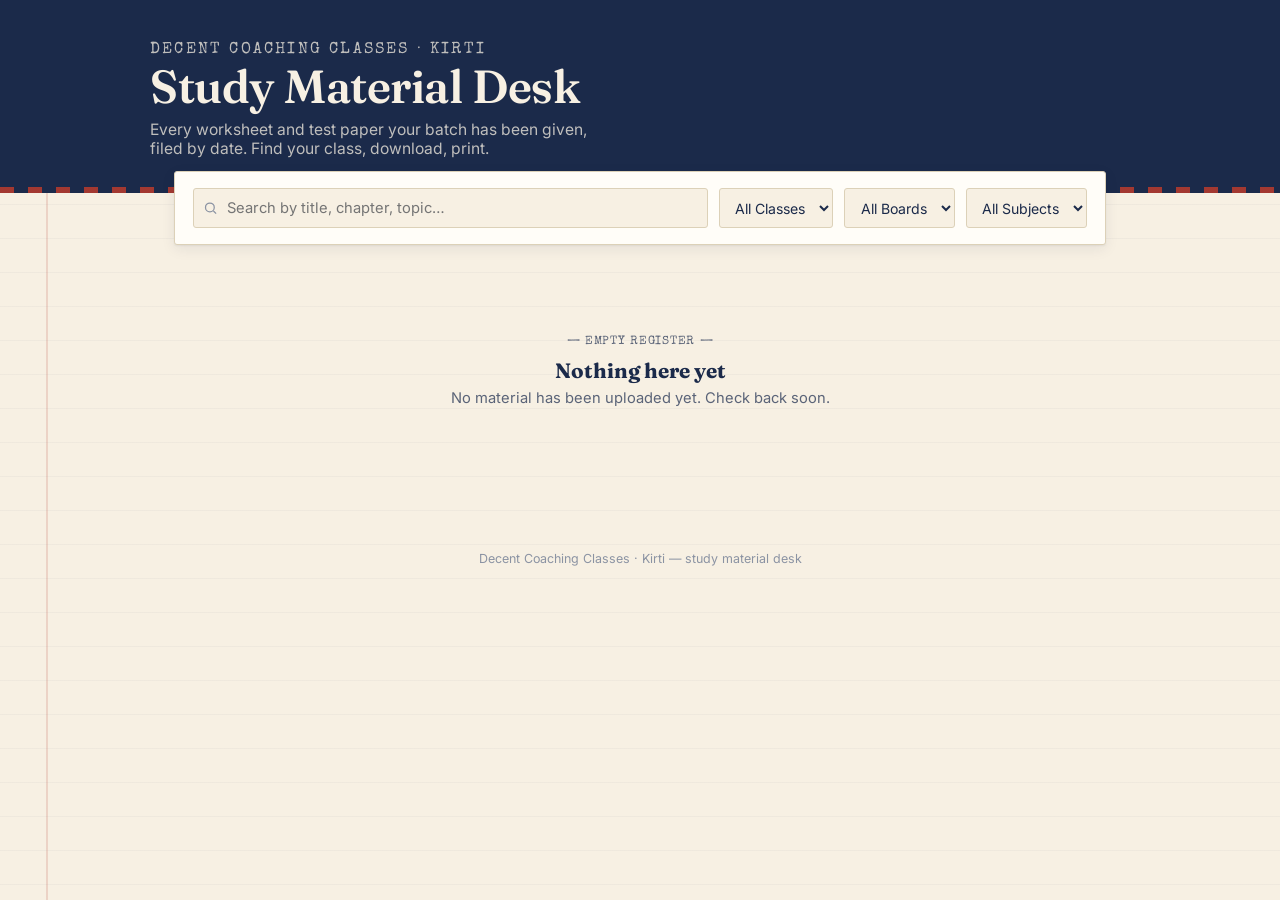
==== index.html @ 7b04335d "Add files via upload" ====
<!DOCTYPE html>
<html lang="en">
<head>
<meta charset="UTF-8">
<meta name="viewport" content="width=device-width, initial-scale=1.0">
<title>Decent Coaching Classes — Study Material</title>
<meta name="description" content="Test papers and worksheets for Decent Coaching Classes (Kirti) students.">
<link rel="stylesheet" href="style.css">
</head>
<body class="ruled">

<header class="masthead">
  <div class="masthead-inner">
    <p class="masthead-eyebrow">Decent Coaching Classes · Kirti</p>
    <h1>Study Material Desk</h1>
    <p>Every worksheet and test paper your batch has been given, filed by date. Find your class, download, print.</p>
  </div>
</header>

<div class="controls">
  <div class="controls-card">
    <div class="search-wrap">
      <svg viewBox="0 0 24 24" fill="none" stroke-width="2"><circle cx="11" cy="11" r="7"/><path d="m21 21-4.3-4.3"/></svg>
      <input type="text" id="searchInput" placeholder="Search by title, chapter, topic…">
    </div>
    <select id="classFilter"><option value="">All Classes</option></select>
    <select id="boardFilter"><option value="">All Boards</option></select>
    <select id="subjectFilter"><option value="">All Subjects</option></select>
  </div>
</div>

<main class="content" id="content">
  <div class="state-block" id="loadingState">
    <p style="font-family:var(--font-stamp); font-size:0.8rem; letter-spacing:0.05em;">LOADING REGISTER…</p>
  </div>
</main>

<footer class="foot">Decent Coaching Classes · Kirti — study material desk</footer>

<script>
const MANIFEST_URL = 'manifest.json?t=' + Date.now();

let ALL_FILES = [];

function fmtBytes(b){
  if(!b) return '';
  if(b < 1024) return b + ' B';
  if(b < 1024*1024) return (b/1024).toFixed(0) + ' KB';
  return (b/(1024*1024)).toFixed(1) + ' MB';
}

function stampParts(dateStr){
  const d = new Date(dateStr);
  const months = ['JAN','FEB','MAR','APR','MAY','JUN','JUL','AUG','SEP','OCT','NOV','DEC'];
  return { day: d.getDate(), mon: months[d.getMonth()], yr: d.getFullYear() };
}

function bucketLabel(dateStr){
  const now = new Date();
  const d = new Date(dateStr);
  const startOfDay = x => new Date(x.getFullYear(), x.getMonth(), x.getDate());
  const diffDays = Math.round((startOfDay(now) - startOfDay(d)) / 86400000);
  if(diffDays <= 0) return 'Today';
  if(diffDays === 1) return 'Yesterday';
  if(diffDays <= 7) return 'This Week';
  if(diffDays <= 30) return 'This Month';
  return 'Earlier';
}

const BUCKET_ORDER = ['Today','Yesterday','This Week','This Month','Earlier'];

function fileCardHTML(f){
  const s = stampParts(f.uploadedAt);
  return `
    <article class="file-card">
      <div class="file-card-top">
        <h3 class="file-title">${escapeHTML(f.title)}</h3>
        <div class="stamp">${s.mon}<br>${s.day}<br>${s.yr}</div>
      </div>
      <div class="tag-row">
        ${f.className ? `<span class="tag">Class ${escapeHTML(f.className)}</span>` : ''}
        ${f.board ? `<span class="tag board">${escapeHTML(f.board)}</span>` : ''}
        ${f.subject ? `<span class="tag">${escapeHTML(f.subject)}</span>` : ''}
      </div>
      ${f.note ? `<p class="file-meta">${escapeHTML(f.note)}</p>` : ''}
      <p class="file-meta">${escapeHTML(f.filename || '')} ${f.size ? '· ' + fmtBytes(f.size) : ''}</p>
      <div class="file-actions">
        <a class="btn-download" href="${f.rawUrl}" target="_blank" rel="noopener" download="${escapeHTML(f.filename||'')}">
          <svg viewBox="0 0 24 24" fill="none" stroke="currentColor" stroke-width="2"><path d="M12 3v12"/><path d="m7 10 5 5 5-5"/><path d="M5 21h14"/></svg>
          Download
        </a>
      </div>
    </article>
  `;
}

function escapeHTML(str){
  return String(str).replace(/[&<>"']/g, c => ({'&':'&amp;','<':'&lt;','>':'&gt;','"':'&quot;',"'":'&#39;'}[c]));
}

function populateFilterOptions(){
  const classes = [...new Set(ALL_FILES.map(f=>f.className).filter(Boolean))].sort();
  const boards = [...new Set(ALL_FILES.map(f=>f.board).filter(Boolean))].sort();
  const subjects = [...new Set(ALL_FILES.map(f=>f.subject).filter(Boolean))].sort();

  const fill = (sel, items, prefix) => {
    items.forEach(v => {
      const opt = document.createElement('option');
      opt.value = v; opt.textContent = prefix ? `${prefix} ${v}` : v;
      sel.appendChild(opt);
    });
  };
  fill(document.getElementById('classFilter'), classes, 'Class');
  fill(document.getElementById('boardFilter'), boards, '');
  fill(document.getElementById('subjectFilter'), subjects, '');
}

function currentFilters(){
  return {
    q: document.getElementById('searchInput').value.trim().toLowerCase(),
    cls: document.getElementById('classFilter').value,
    board: document.getElementById('boardFilter').value,
    subject: document.getElementById('subjectFilter').value
  };
}

function render(){
  const { q, cls, board, subject } = currentFilters();
  let list = ALL_FILES.filter(f => {
    if(cls && f.className !== cls) return false;
    if(board && f.board !== board) return false;
    if(subject && f.subject !== subject) return false;
    if(q){
      const hay = [f.title, f.subject, f.note, f.className, f.board].join(' ').toLowerCase();
      if(!hay.includes(q)) return false;
    }
    return true;
  });

  list.sort((a,b) => new Date(b.uploadedAt) - new Date(a.uploadedAt));

  const content = document.getElementById('content');

  if(list.length === 0){
    content.innerHTML = `
      <div class="state-block">
        <p style="font-family:var(--font-stamp); font-size:0.75rem; letter-spacing:0.06em;">— EMPTY REGISTER —</p>
        <h3>Nothing here yet</h3>
        <p>${ALL_FILES.length === 0 ? "No material has been uploaded yet. Check back soon." : "No files match your filters — try clearing search or filters."}</p>
      </div>`;
    return;
  }

  const buckets = {};
  list.forEach(f => {
    const b = bucketLabel(f.uploadedAt);
    (buckets[b] = buckets[b] || []).push(f);
  });

  let html = '';
  BUCKET_ORDER.forEach(b => {
    if(!buckets[b]) return;
    html += `
      <section class="date-section">
        <div class="date-section-head">
          <h2>${b}</h2>
          <span class="count">${buckets[b].length} file${buckets[b].length>1?'s':''}</span>
        </div>
        <div class="card-grid">
          ${buckets[b].map(fileCardHTML).join('')}
        </div>
      </section>`;
  });
  content.innerHTML = html;
}

async function init(){
  try{
    const res = await fetch(MANIFEST_URL, { cache: 'no-store' });
    if(!res.ok) throw new Error('manifest not found');
    ALL_FILES = await res.json();
  }catch(e){
    ALL_FILES = [];
  }
  populateFilterOptions();
  render();
  ['searchInput'].forEach(id => document.getElementById(id).addEventListener('input', render));
  ['classFilter','boardFilter','subjectFilter'].forEach(id => document.getElementById(id).addEventListener('change', render));
}

init();
</script>
</body>
</html>
---- style.css ----
/* ==========================================================================
   Decent Coaching Classes — Design tokens
   Palette: Ink Navy / Paper Ivory / Exam Red / Brass Gold / Slate
   Type: Fraunces (display) + Inter (body) + Special Elite (stamps/tags)
   ========================================================================== */

@import url('https://fonts.googleapis.com/css2?family=Fraunces:opsz,wght@9..144,500;9..144,600;9..144,700&family=Inter:wght@400;500;600;700&family=Special+Elite&display=swap');

:root{
  --ink:        #1B2A4A;
  --ink-soft:   #2C3E63;
  --paper:      #F7F0E3;
  --paper-dim:  #EFE6D4;
  --card:       #FFFDF8;
  --red:        #B23A2E;
  --gold:       #C89B3C;
  --slate:      #5B6478;
  --slate-dim:  #8B93A3;
  --line:       #DCD1B8;

  --font-display: 'Fraunces', Georgia, serif;
  --font-body:    'Inter', system-ui, -apple-system, sans-serif;
  --font-stamp:   'Special Elite', 'Courier New', monospace;

  --radius: 3px;
  --shadow-card: 0 1px 2px rgba(27,42,74,0.06), 0 4px 14px rgba(27,42,74,0.08);
  --shadow-lift: 0 2px 4px rgba(27,42,74,0.10), 0 10px 24px rgba(27,42,74,0.14);
}

@media (prefers-reduced-motion: reduce){
  *{ animation-duration: 0.001ms !important; animation-iteration-count: 1 !important; transition-duration: 0.001ms !important; }
}

*{ box-sizing: border-box; }
html{ scroll-behavior: smooth; }

body{
  margin: 0;
  background: var(--paper);
  background-image:
    linear-gradient(var(--paper) 0%, var(--paper) 100%);
  color: var(--ink);
  font-family: var(--font-body);
  -webkit-font-smoothing: antialiased;
  min-height: 100vh;
}

/* faint ruled-notebook texture on the whole page */
body.ruled{
  background-image:
    linear-gradient(90deg, transparent 0, transparent 46px, rgba(178,58,46,0.16) 46px, rgba(178,58,46,0.16) 48px, transparent 48px),
    repeating-linear-gradient(rgba(91,100,120,0.05) 0px, rgba(91,100,120,0.05) 1px, transparent 1px, transparent 34px);
  background-attachment: local, local;
}

a{ color: inherit; }

::selection{ background: var(--gold); color: var(--ink); }

:focus-visible{
  outline: 2px solid var(--red);
  outline-offset: 2px;
}

/* ---------------- Header / masthead ---------------- */

.masthead{
  background: var(--ink);
  color: var(--paper);
  padding: 2.6rem 1.5rem 2.2rem;
  position: relative;
  overflow: hidden;
}
.masthead::after{
  content: "";
  position: absolute;
  left: 0; right: 0; bottom: 0;
  height: 6px;
  background: repeating-linear-gradient(90deg, var(--red) 0 14px, transparent 14px 28px);
  opacity: 0.9;
}
.masthead-inner{
  max-width: 980px;
  margin: 0 auto;
}
.masthead-eyebrow{
  font-family: var(--font-stamp);
  font-size: 0.72rem;
  letter-spacing: 0.14em;
  text-transform: uppercase;
  color: var(--gold);
  margin: 0 0 0.6rem;
}
.masthead h1{
  font-family: var(--font-display);
  font-weight: 600;
  font-size: clamp(1.9rem, 5vw, 2.9rem);
  margin: 0 0 0.35rem;
  letter-spacing: -0.01em;
}
.masthead p{
  margin: 0;
  color: rgba(247,240,227,0.75);
  font-size: 0.98rem;
  max-width: 46ch;
}

/* ---------------- Controls bar ---------------- */

.controls{
  max-width: 980px;
  margin: -1.4rem auto 0;
  padding: 0 1.5rem;
  position: relative;
  z-index: 2;
}
.controls-card{
  background: var(--card);
  border: 1px solid var(--line);
  border-radius: var(--radius);
  box-shadow: var(--shadow-card);
  padding: 1rem 1.1rem;
  display: flex;
  flex-wrap: wrap;
  gap: 0.7rem;
  align-items: center;
}
.search-wrap{
  flex: 1 1 220px;
  position: relative;
}
.search-wrap input{
  width: 100%;
  padding: 0.6rem 0.8rem 0.6rem 2.1rem;
  border: 1px solid var(--line);
  border-radius: var(--radius);
  background: var(--paper);
  font-family: var(--font-body);
  font-size: 0.92rem;
  color: var(--ink);
}
.search-wrap input:focus{ border-color: var(--red); }
.search-wrap svg{
  position: absolute;
  left: 0.65rem; top: 50%;
  transform: translateY(-50%);
  width: 15px; height: 15px;
  stroke: var(--slate-dim);
}
select{
  padding: 0.6rem 0.7rem;
  border: 1px solid var(--line);
  border-radius: var(--radius);
  background: var(--paper);
  font-family: var(--font-body);
  font-size: 0.88rem;
  color: var(--ink);
  cursor: pointer;
}
select:focus{ border-color: var(--red); }

/* ---------------- Content area ---------------- */

.content{
  max-width: 980px;
  margin: 0 auto;
  padding: 2.2rem 1.5rem 4rem;
}

.date-section{ margin-bottom: 2.4rem; }
.date-section-head{
  display: flex;
  align-items: baseline;
  gap: 0.7rem;
  margin-bottom: 0.9rem;
  padding-bottom: 0.35rem;
  border-bottom: 1px solid var(--line);
}
.date-section-head h2{
  font-family: var(--font-display);
  font-weight: 600;
  font-size: 1.25rem;
  margin: 0;
  color: var(--ink);
}
.date-section-head .count{
  font-family: var(--font-stamp);
  font-size: 0.72rem;
  color: var(--slate-dim);
  letter-spacing: 0.02em;
}

.card-grid{
  display: grid;
  grid-template-columns: repeat(auto-fill, minmax(260px, 1fr));
  gap: 0.9rem;
}

/* ---------------- File card (the signature element) ---------------- */

.file-card{
  background: var(--card);
  border: 1px solid var(--line);
  border-radius: var(--radius);
  box-shadow: var(--shadow-card);
  padding: 1rem 1rem 1.05rem;
  position: relative;
  display: flex;
  flex-direction: column;
  gap: 0.55rem;
  transition: transform 0.16s ease, box-shadow 0.16s ease, border-color 0.16s ease;
}
.file-card:hover, .file-card:focus-within{
  transform: translateY(-2px);
  box-shadow: var(--shadow-lift);
  border-color: var(--gold);
}
/* perforated top edge, like a catalog card / ticket stub */
.file-card::before{
  content: "";
  position: absolute;
  top: -1px; left: 0; right: 0;
  height: 1px;
  background-image: radial-gradient(circle, var(--paper) 1.5px, transparent 1.6px);
  background-size: 10px 3px;
  background-position: 4px 0;
}

.file-card-top{
  display: flex;
  justify-content: space-between;
  align-items: flex-start;
  gap: 0.6rem;
}
.file-title{
  font-family: var(--font-display);
  font-weight: 600;
  font-size: 1.02rem;
  line-height: 1.28;
  margin: 0;
  color: var(--ink);
}

/* the ink-stamp */
.stamp{
  flex: none;
  width: 52px; height: 52px;
  border-radius: 50%;
  border: 2px solid var(--red);
  color: var(--red);
  display: flex;
  align-items: center;
  justify-content: center;
  text-align: center;
  font-family: var(--font-stamp);
  font-size: 0.56rem;
  line-height: 1.05;
  letter-spacing: 0.01em;
  transform: rotate(-8deg);
  opacity: 0.88;
  padding: 2px;
}

.tag-row{
  display: flex;
  flex-wrap: wrap;
  gap: 0.35rem;
}
.tag{
  font-family: var(--font-stamp);
  font-size: 0.68rem;
  letter-spacing: 0.02em;
  padding: 0.18rem 0.5rem;
  border-radius: 2px;
  background: var(--paper-dim);
  color: var(--ink-soft);
  border: 1px solid var(--line);
}
.tag.board{ color: var(--red); border-color: rgba(178,58,46,0.3); }

.file-meta{
  font-size: 0.8rem;
  color: var(--slate);
  margin: 0;
}

.file-actions{
  margin-top: auto;
  padding-top: 0.5rem;
}
.btn-download{
  display: inline-flex;
  align-items: center;
  gap: 0.4rem;
  width: 100%;
  justify-content: center;
  padding: 0.55rem 0.8rem;
  background: var(--ink);
  color: var(--paper);
  border-radius: var(--radius);
  font-size: 0.85rem;
  font-weight: 600;
  text-decoration: none;
  transition: background 0.15s ease;
}
.btn-download:hover{ background: var(--red); }
.btn-download svg{ width: 14px; height: 14px; }

/* ---------------- Empty / loading states ---------------- */

.state-block{
  text-align: center;
  padding: 3.5rem 1rem;
  color: var(--slate);
}
.state-block h3{
  font-family: var(--font-display);
  color: var(--ink);
  font-size: 1.3rem;
  margin: 0.6rem 0 0.4rem;
}
.state-block p{ margin: 0; font-size: 0.92rem; }

/* ---------------- Admin page ---------------- */

.admin-wrap{
  max-width: 620px;
  margin: 0 auto;
  padding: 2rem 1.5rem 4rem;
}
.panel{
  background: var(--card);
  border: 1px solid var(--line);
  border-radius: var(--radius);
  box-shadow: var(--shadow-card);
  padding: 1.4rem 1.4rem 1.6rem;
  margin-bottom: 1.2rem;
}
.panel h2{
  font-family: var(--font-display);
  font-size: 1.15rem;
  margin: 0 0 0.9rem;
}
.field{ margin-bottom: 0.9rem; }
.field label{
  display: block;
  font-size: 0.8rem;
  font-weight: 600;
  color: var(--ink-soft);
  margin-bottom: 0.3rem;
}
.field input[type=text], .field input[type=password], .field select, .field textarea{
  width: 100%;
  padding: 0.6rem 0.7rem;
  border: 1px solid var(--line);
  border-radius: var(--radius);
  background: var(--paper);
  font-family: var(--font-body);
  font-size: 0.92rem;
  color: var(--ink);
}
.field input:focus, .field select:focus, .field textarea:focus{ border-color: var(--red); }
.field-row{ display: flex; gap: 0.7rem; }
.field-row .field{ flex: 1; }
.hint{ font-size: 0.76rem; color: var(--slate-dim); margin-top: 0.3rem; }

.file-drop{
  border: 2px dashed var(--line);
  border-radius: var(--radius);
  padding: 1.6rem 1rem;
  text-align: center;
  cursor: pointer;
  transition: border-color 0.15s ease, background 0.15s ease;
}
.file-drop:hover, .file-drop.drag{ border-color: var(--gold); background: var(--paper-dim); }
.file-drop input{ display: none; }
.file-drop p{ margin: 0.4rem 0 0; font-size: 0.85rem; color: var(--slate); }
.file-drop strong{ color: var(--ink); }

.btn-primary{
  width: 100%;
  padding: 0.75rem;
  background: var(--red);
  color: #fff;
  border: none;
  border-radius: var(--radius);
  font-family: var(--font-body);
  font-weight: 600;
  font-size: 0.95rem;
  cursor: pointer;
  transition: background 0.15s ease;
}
.btn-primary:hover{ background: #963026; }
.btn-primary:disabled{ background: var(--slate-dim); cursor: not-allowed; }

.status-line{
  margin-top: 0.8rem;
  font-size: 0.85rem;
  padding: 0.6rem 0.75rem;
  border-radius: var(--radius);
  display: none;
}
.status-line.show{ display: block; }
.status-line.ok{ background: #E7F0E3; color: #2F5D34; }
.status-line.err{ background: #F6E3E1; color: var(--red); }
.status-line.pending{ background: var(--paper-dim); color: var(--ink-soft); }

.queue-item{
  display: flex;
  justify-content: space-between;
  align-items: center;
  padding: 0.5rem 0.6rem;
  border: 1px solid var(--line);
  border-radius: var(--radius);
  font-size: 0.82rem;
  margin-bottom: 0.4rem;
}
.queue-item .name{ font-weight: 600; }
.queue-item .stage{ font-family: var(--font-stamp); font-size: 0.7rem; color: var(--slate); }

footer.foot{
  text-align: center;
  padding: 1.5rem;
  font-size: 0.78rem;
  color: var(--slate-dim);
}
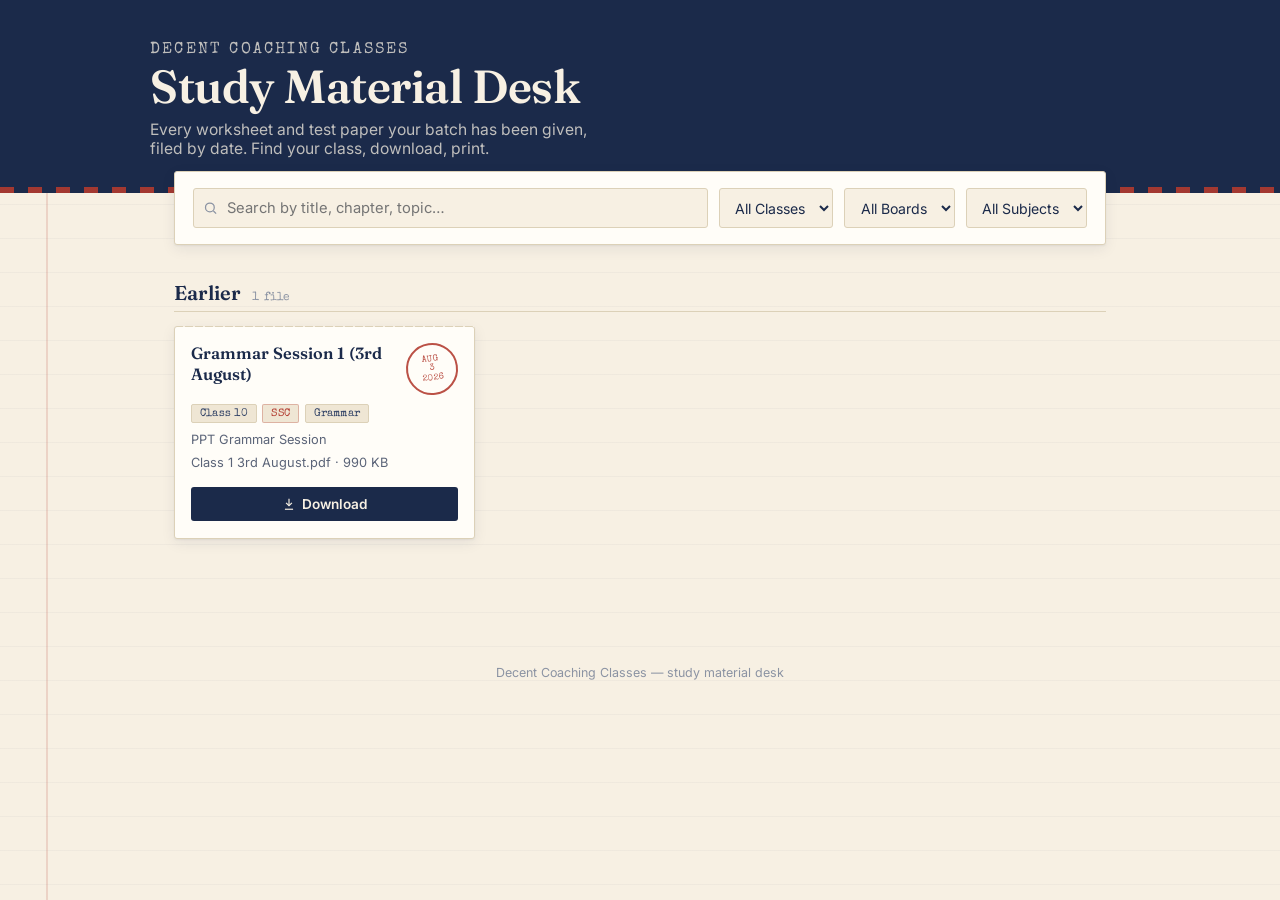
==== commit 75acc552: "Update meta description and footer text" ====
--- a/index.html
+++ b/index.html
@@ -4,14 +4,14 @@
 <meta charset="UTF-8">
 <meta name="viewport" content="width=device-width, initial-scale=1.0">
 <title>Decent Coaching Classes — Study Material</title>
-<meta name="description" content="Test papers and worksheets for Decent Coaching Classes (Kirti) students.">
+<meta name="description" content="Test papers and worksheets for Decent Coaching Classes students.">
 <link rel="stylesheet" href="style.css">
 </head>
 <body class="ruled">
 
 <header class="masthead">
   <div class="masthead-inner">
-    <p class="masthead-eyebrow">Decent Coaching Classes · Kirti</p>
+    <p class="masthead-eyebrow">Decent Coaching Classes</p>
     <h1>Study Material Desk</h1>
     <p>Every worksheet and test paper your batch has been given, filed by date. Find your class, download, print.</p>
   </div>
@@ -35,7 +35,7 @@
   </div>
 </main>
 
-<footer class="foot">Decent Coaching Classes · Kirti — study material desk</footer>
+<footer class="foot">Decent Coaching Classes — study material desk</footer>
 
 <script>
 const MANIFEST_URL = 'manifest.json?t=' + Date.now();
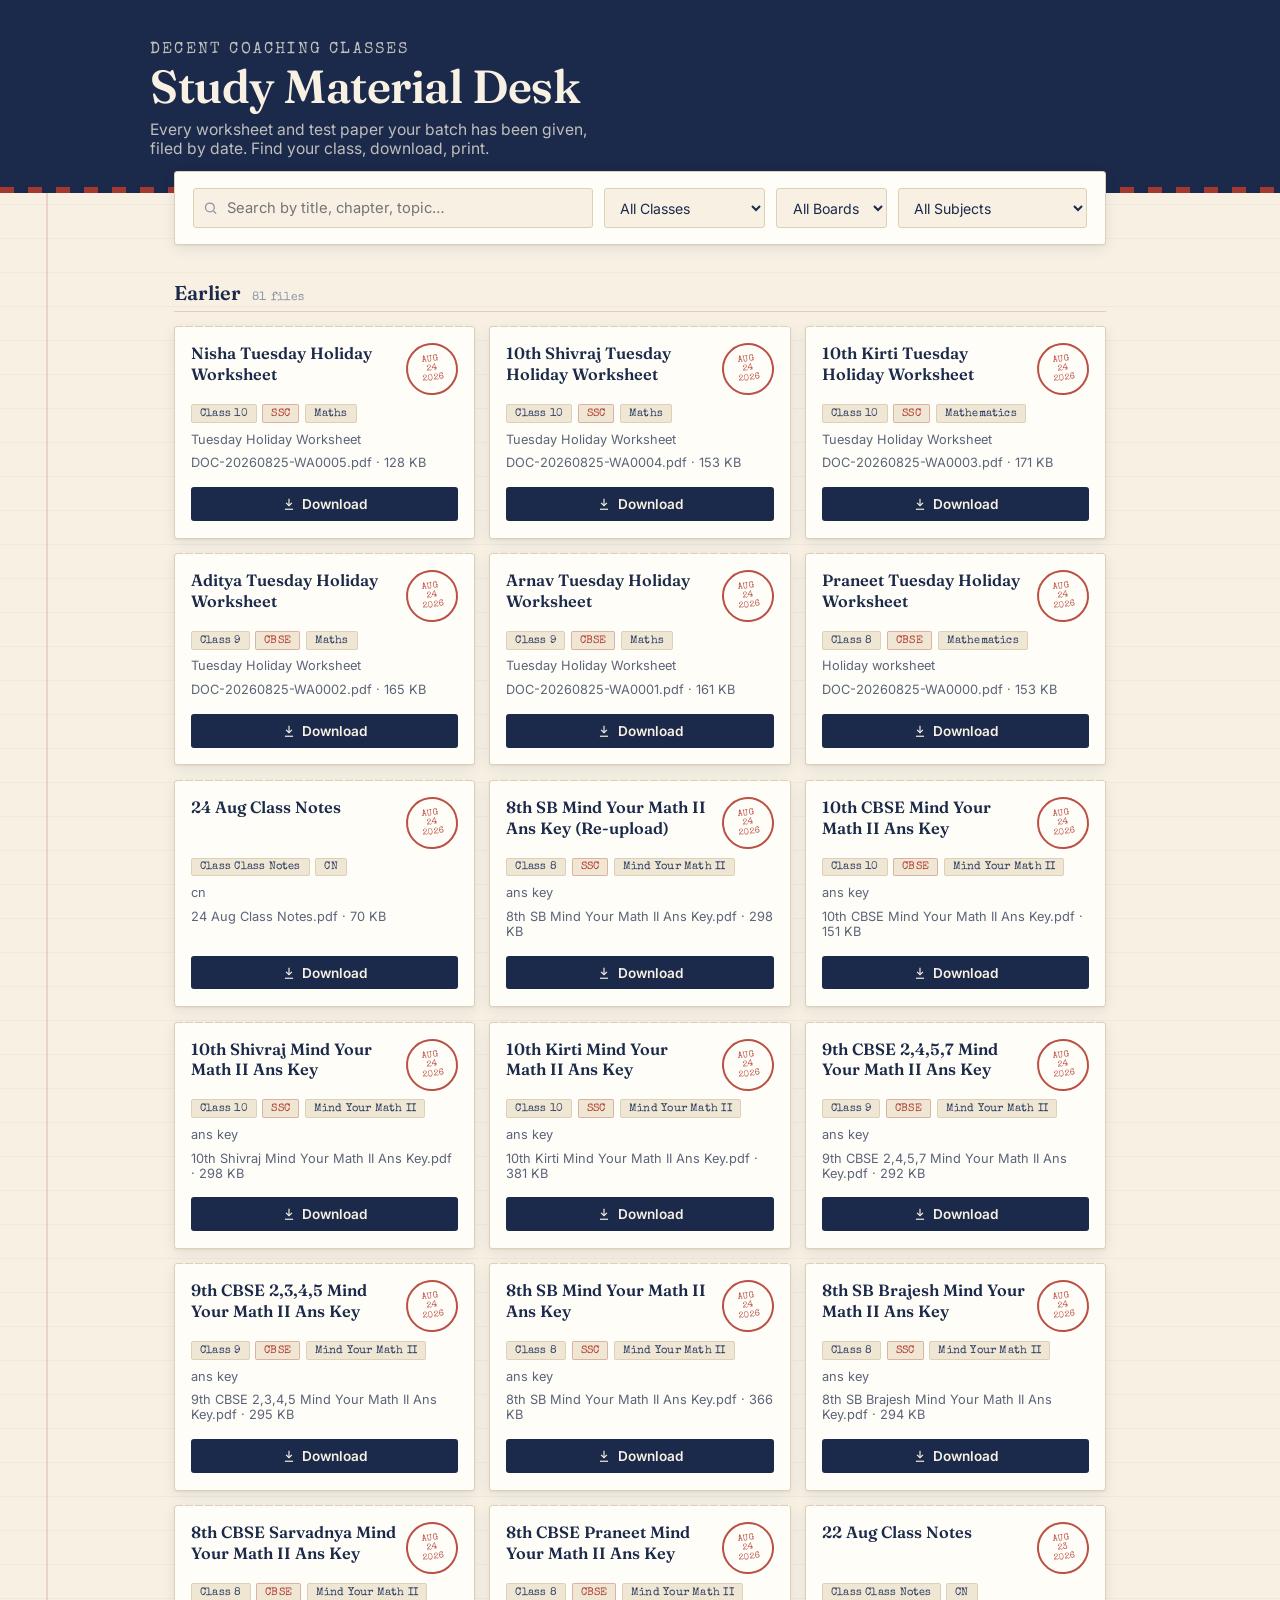
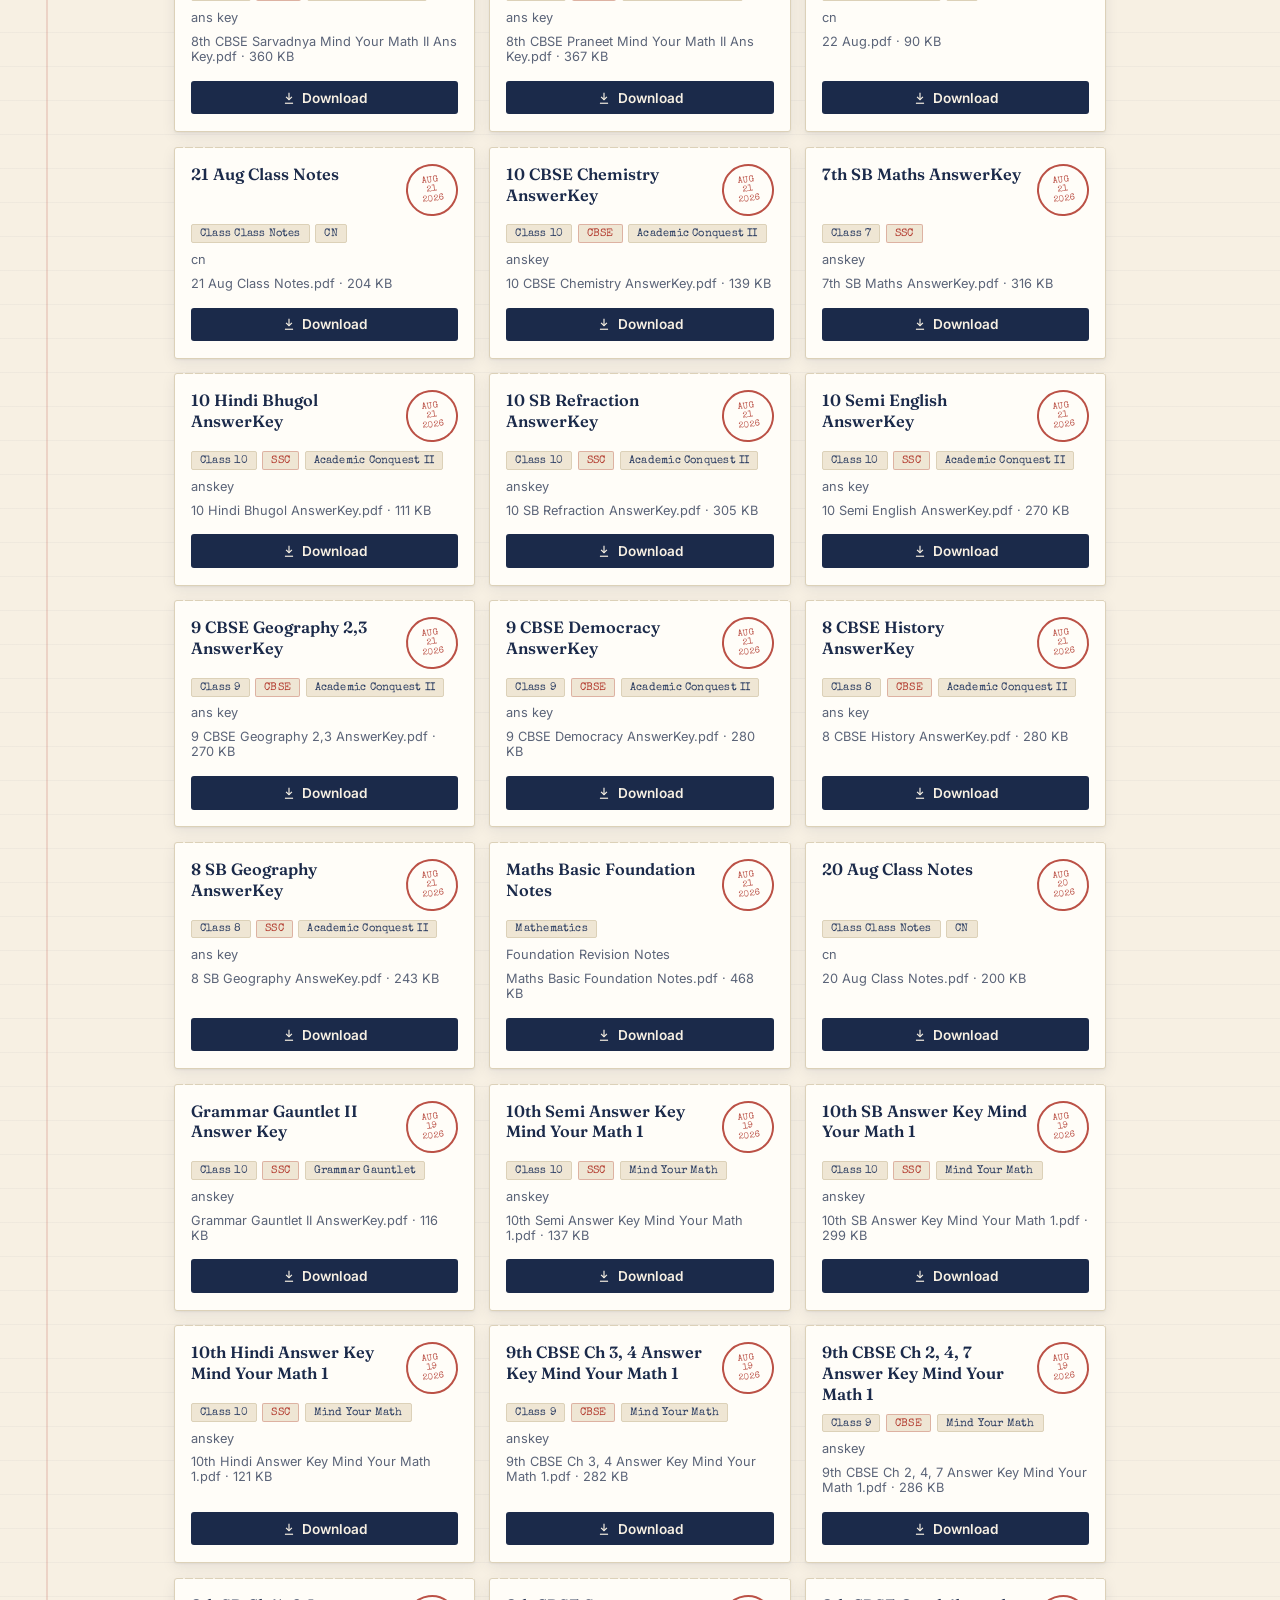
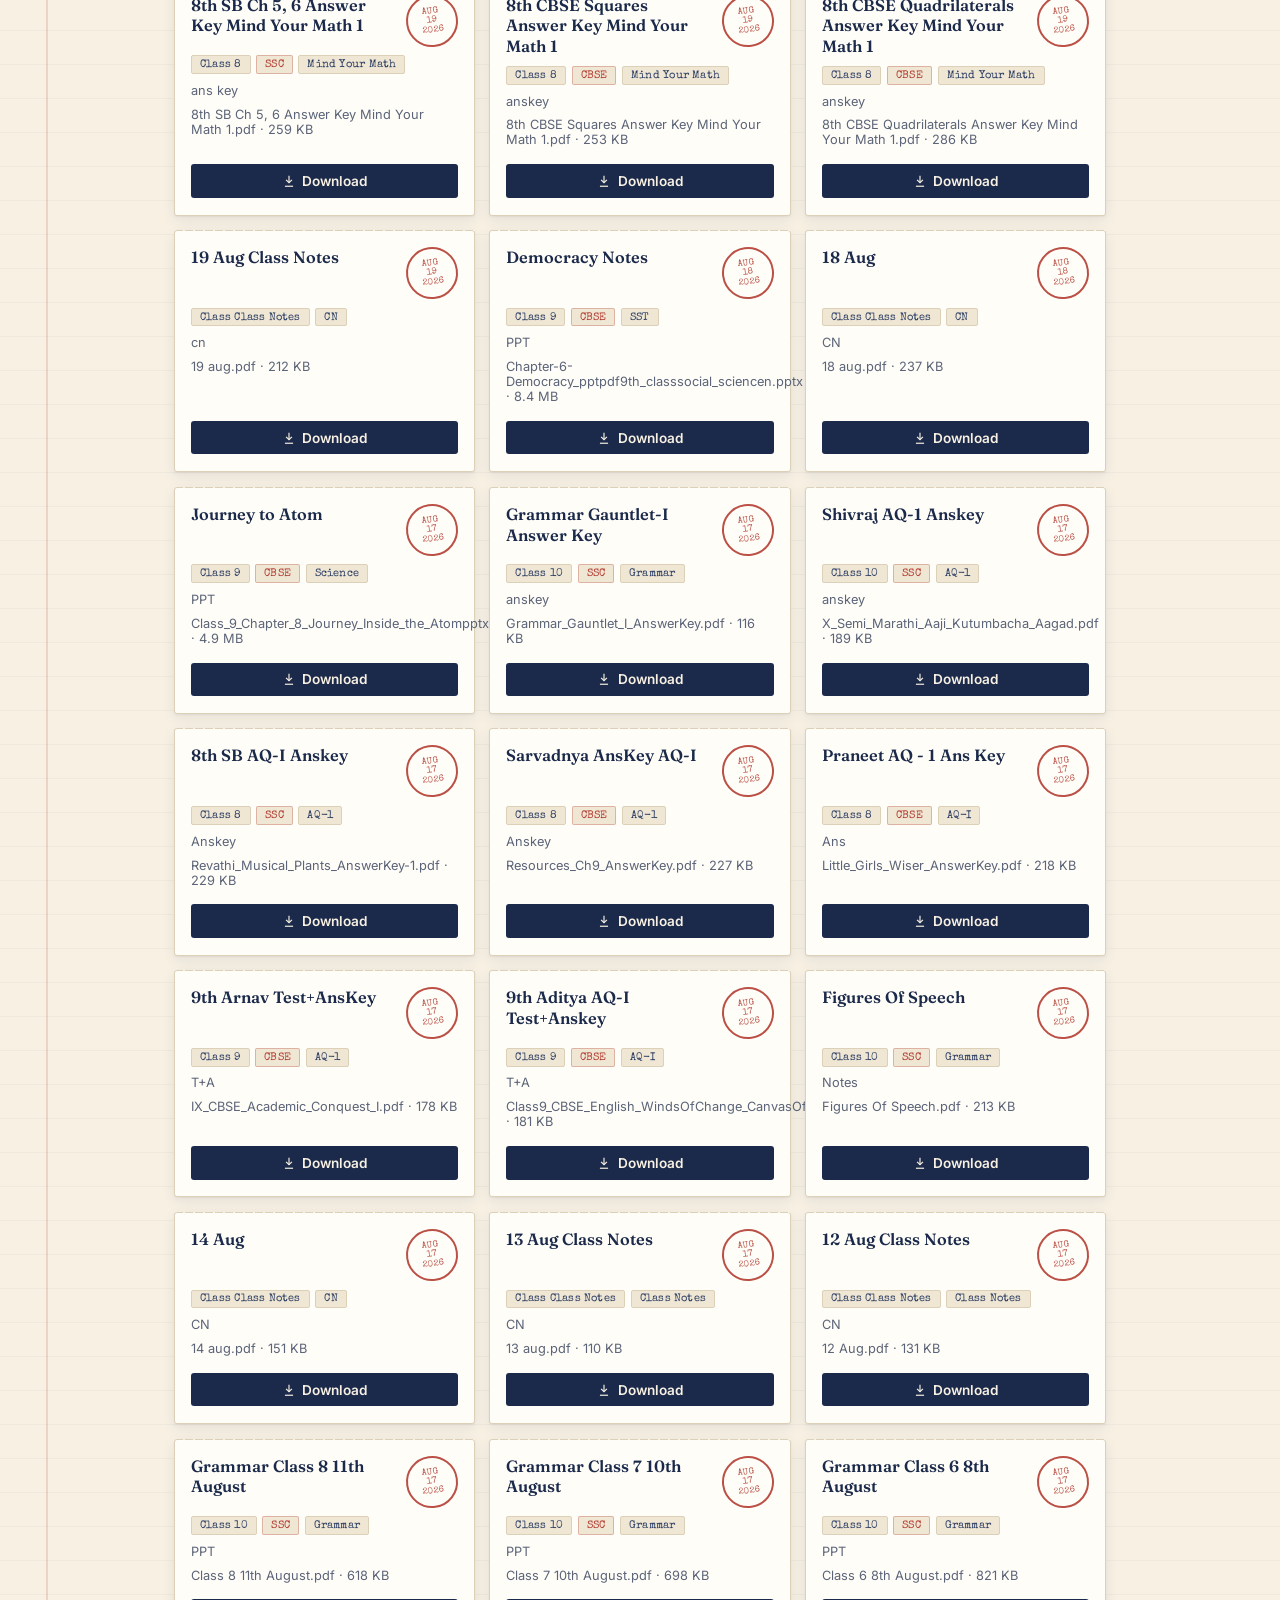
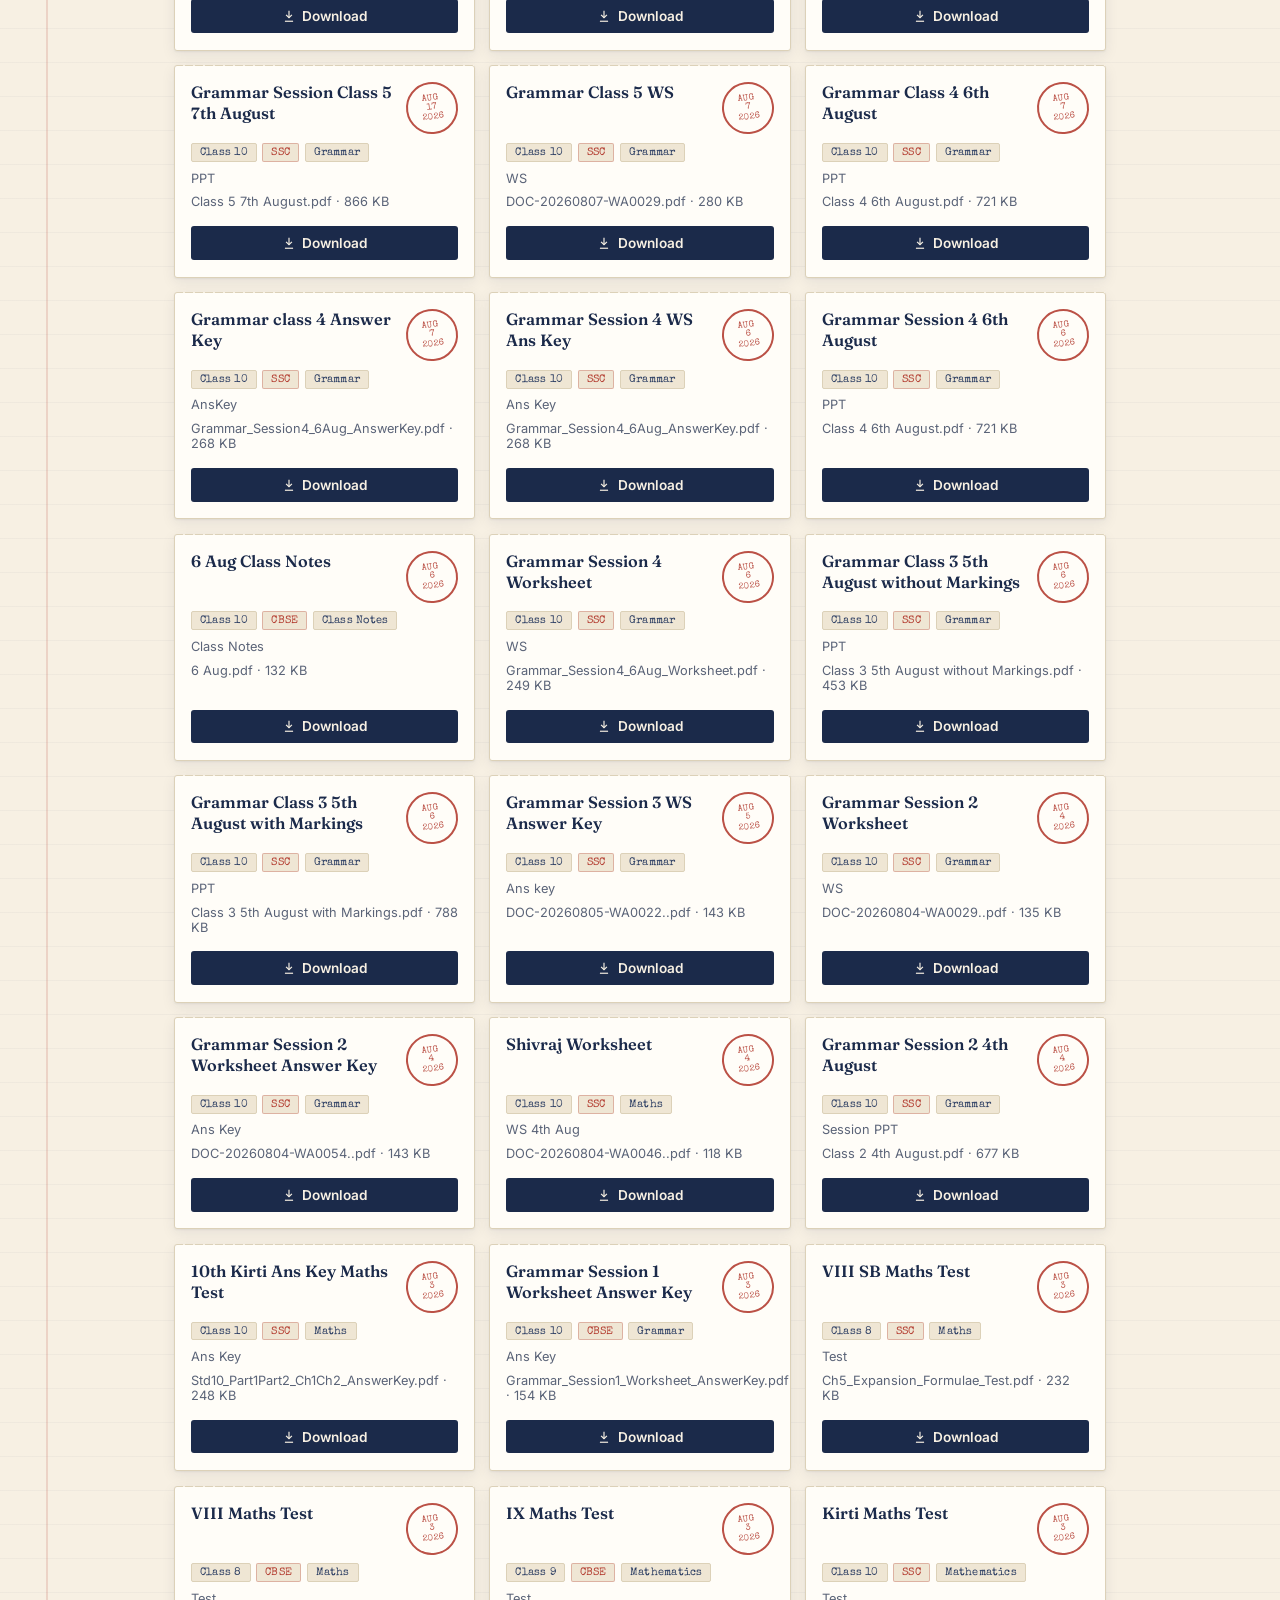
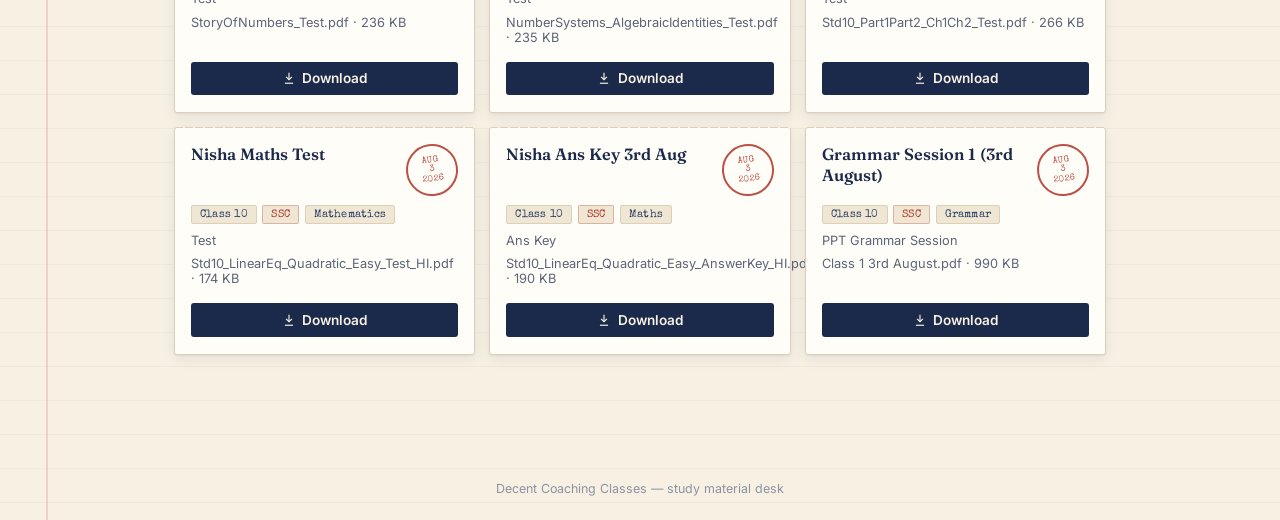
==== commit a8b9f3e3: "Refactor file handling to use 'visibleFrom' date Updated fileCardHTML and sorting logic to use 'visi" ====
--- a/index.html
+++ b/index.html
@@ -70,7 +70,7 @@
 const BUCKET_ORDER = ['Today','Yesterday','This Week','This Month','Earlier'];
 
 function fileCardHTML(f){
-  const s = stampParts(f.uploadedAt);
+  const s = stampParts(f.visibleFrom);
   return `
     <article class="file-card">
       <div class="file-card-top">
@@ -137,7 +137,7 @@
     return true;
   });
 
-  list.sort((a,b) => new Date(b.uploadedAt) - new Date(a.uploadedAt));
+  list.sort((a,b) => new Date(b.visibleFrom) - new Date(a.visibleFrom));
 
   const content = document.getElementById('content');
 
@@ -153,7 +153,7 @@
 
   const buckets = {};
   list.forEach(f => {
-    const b = bucketLabel(f.uploadedAt);
+    const b = bucketLabel(f.visibleFrom);
     (buckets[b] = buckets[b] || []).push(f);
   });
 
@@ -178,7 +178,13 @@
   try{
     const res = await fetch(MANIFEST_URL, { cache: 'no-store' });
     if(!res.ok) throw new Error('manifest not found');
-    ALL_FILES = await res.json();
+    const raw = await res.json();
+    const now = new Date();
+    // fall back to uploadedAt for older entries that predate scheduling;
+    // hide anything whose go-live time hasn't arrived yet
+    ALL_FILES = raw
+      .map(f => Object.assign({}, f, { visibleFrom: f.visibleFrom || f.uploadedAt }))
+      .filter(f => new Date(f.visibleFrom) <= now);
   }catch(e){
     ALL_FILES = [];
   }
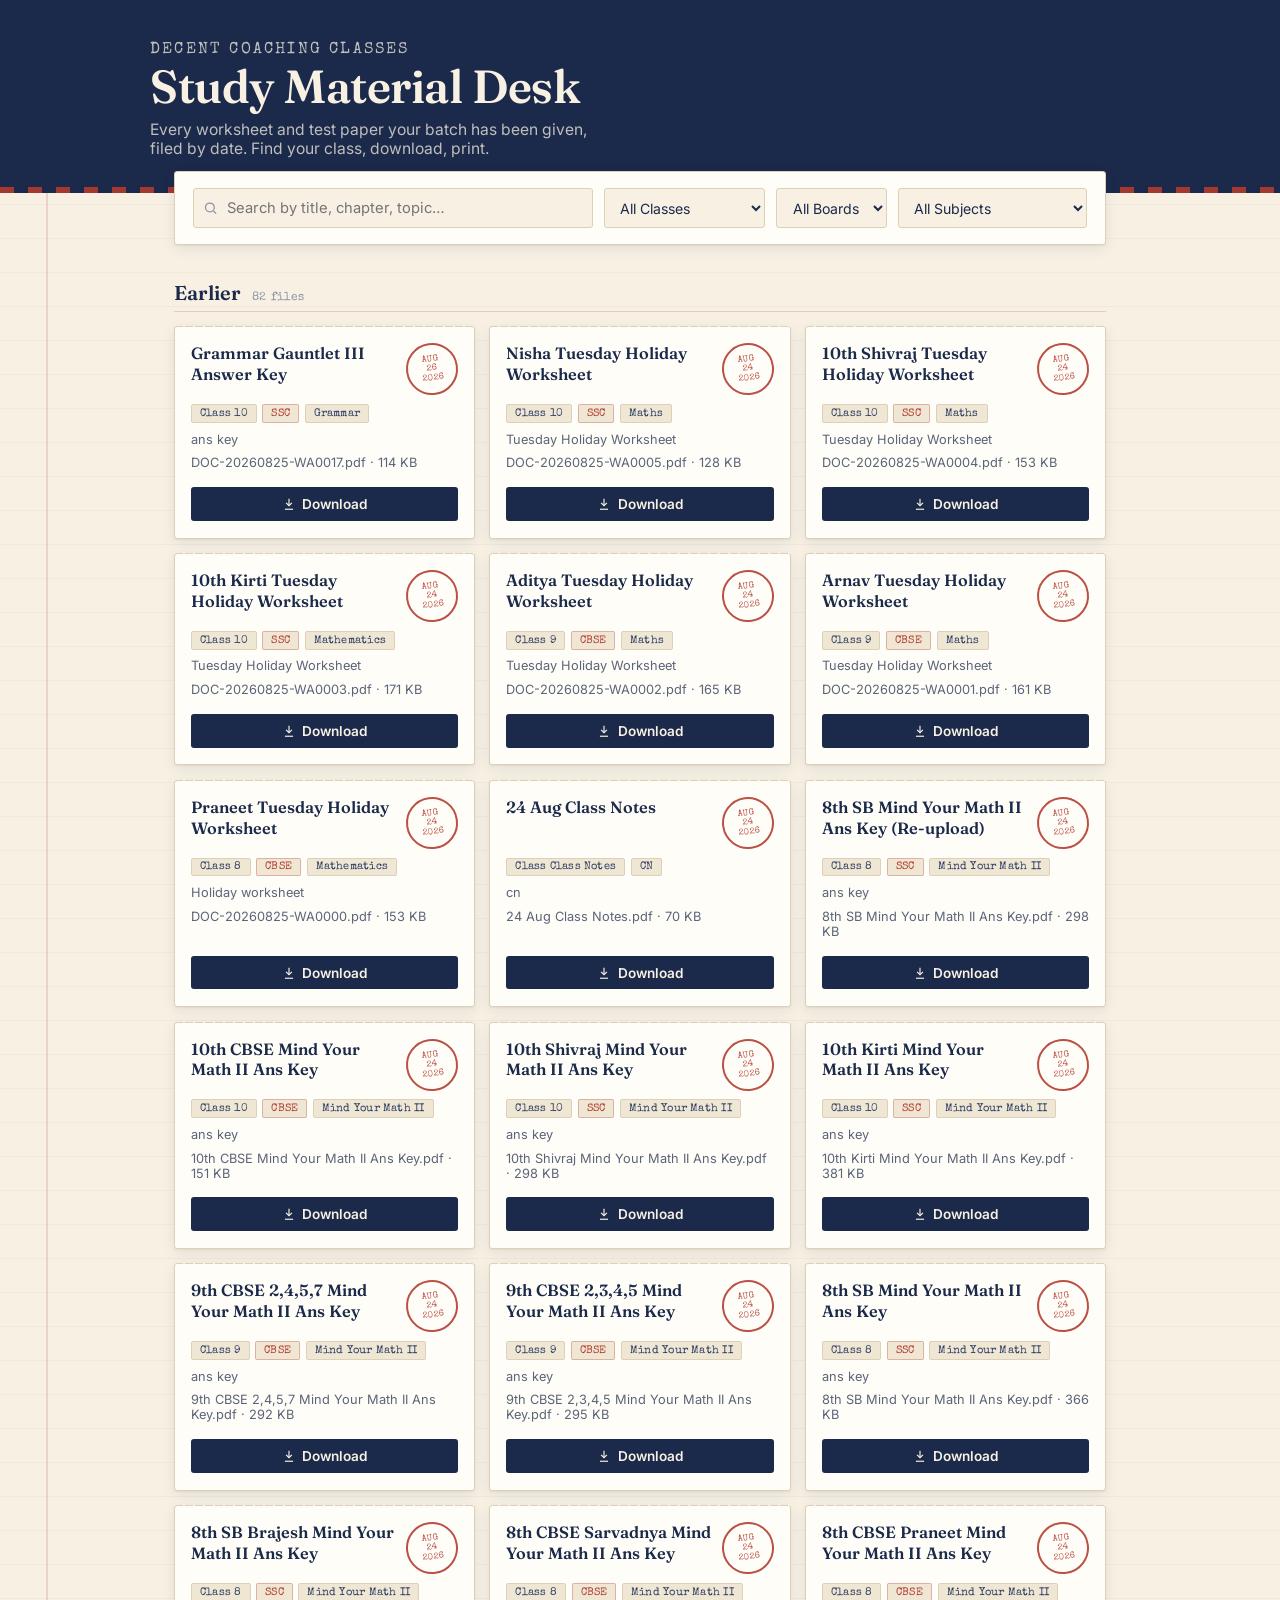
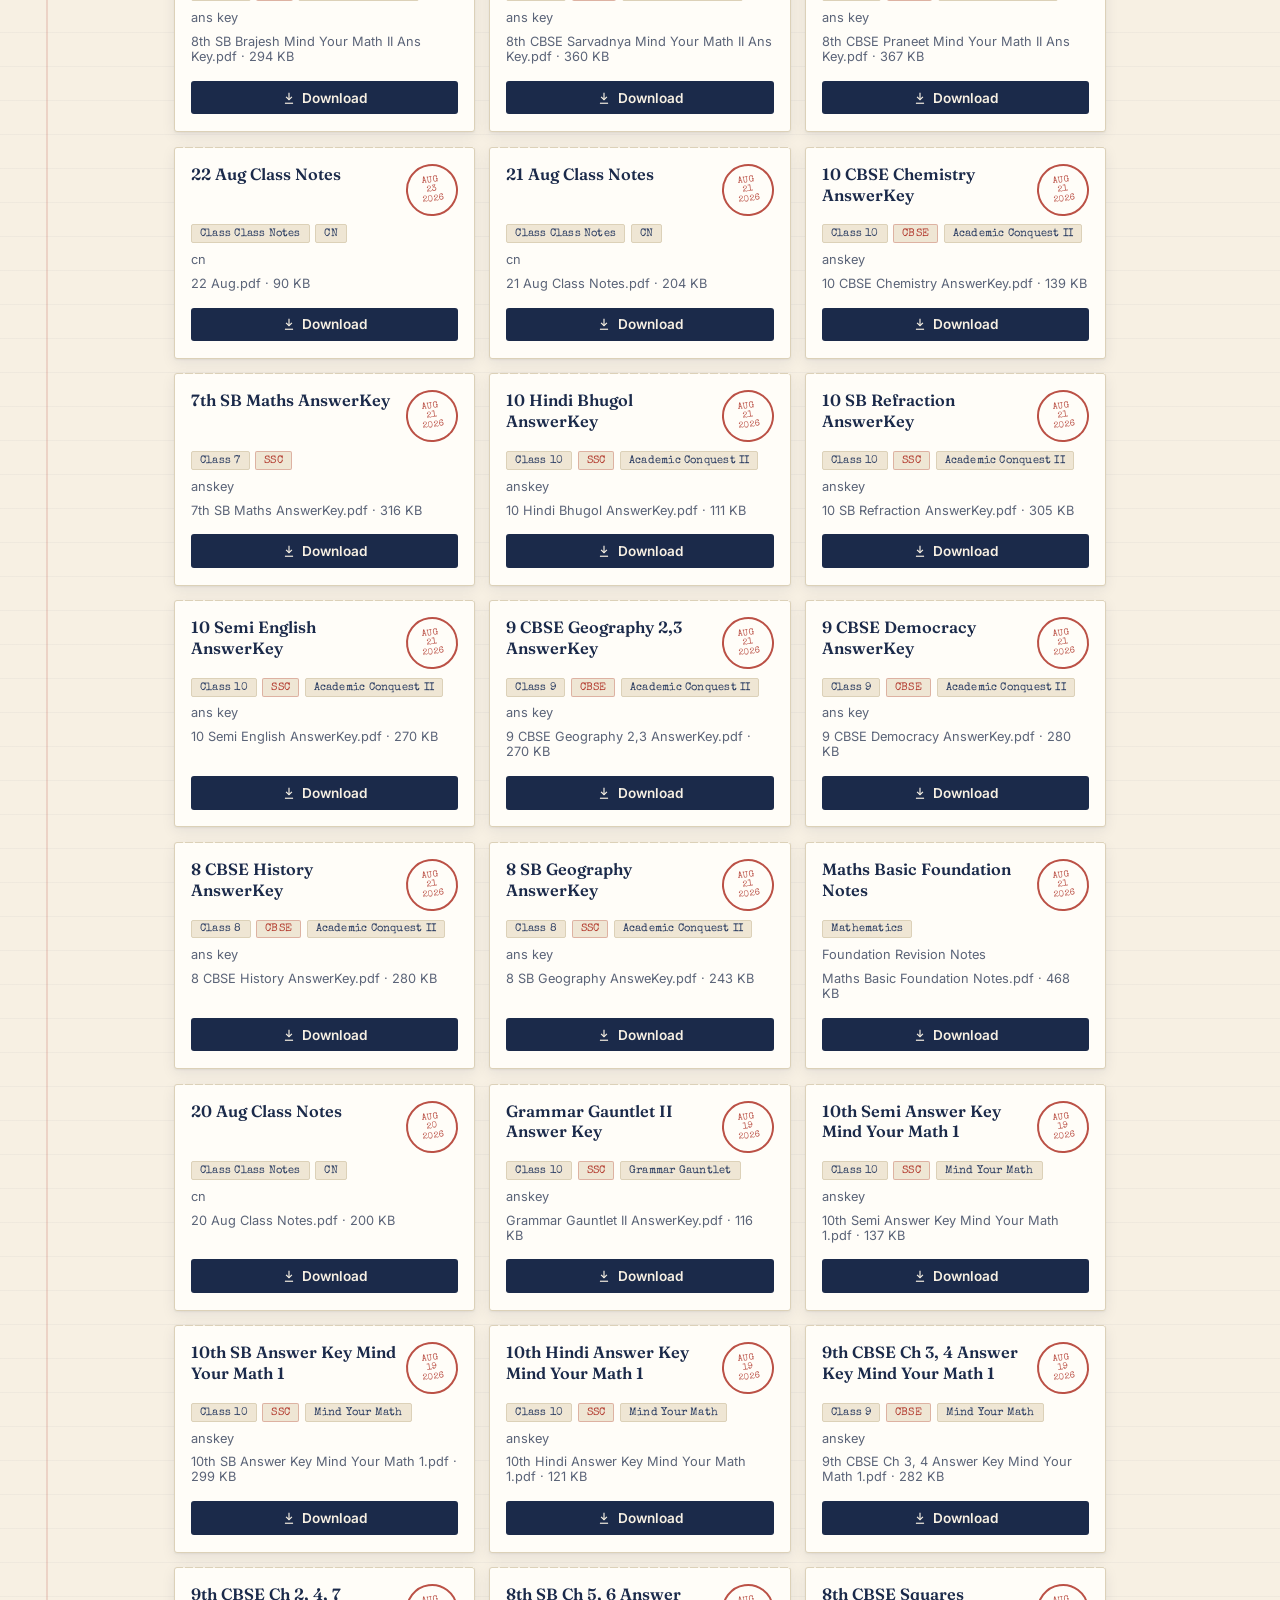
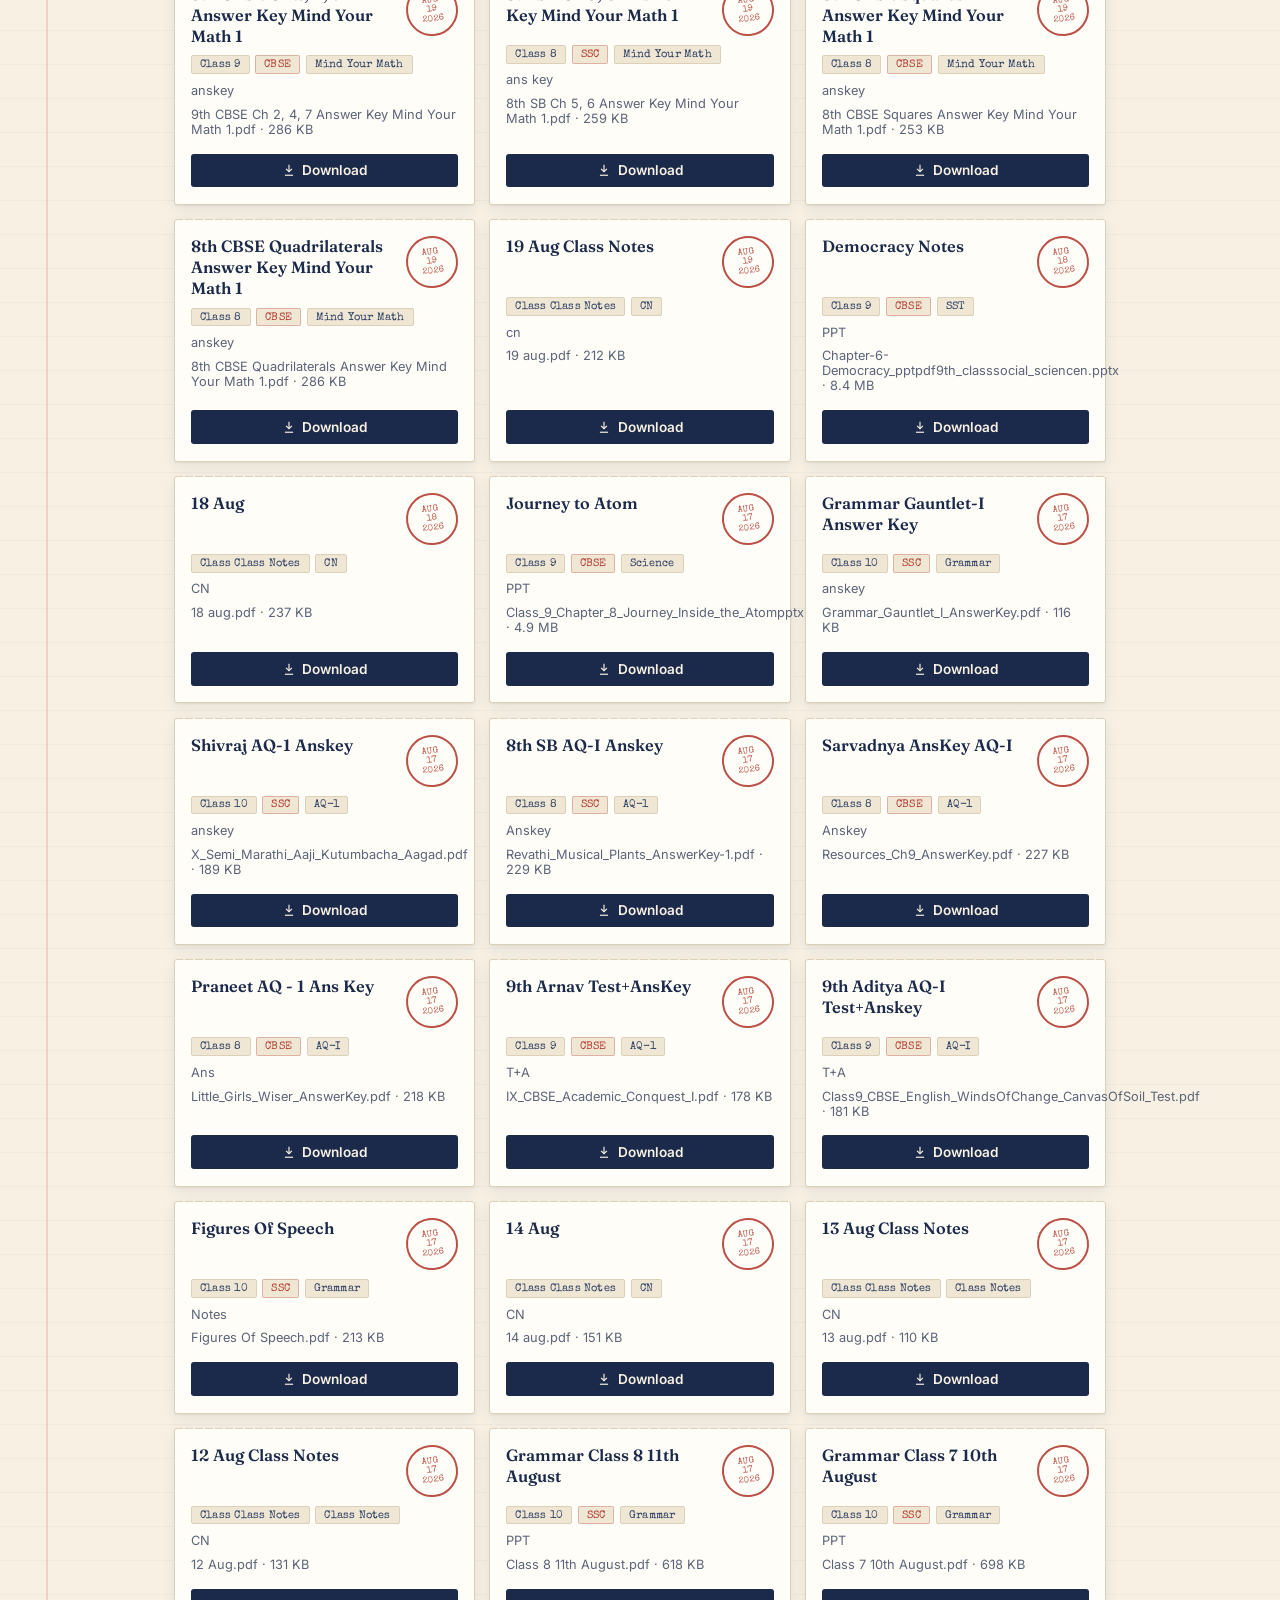
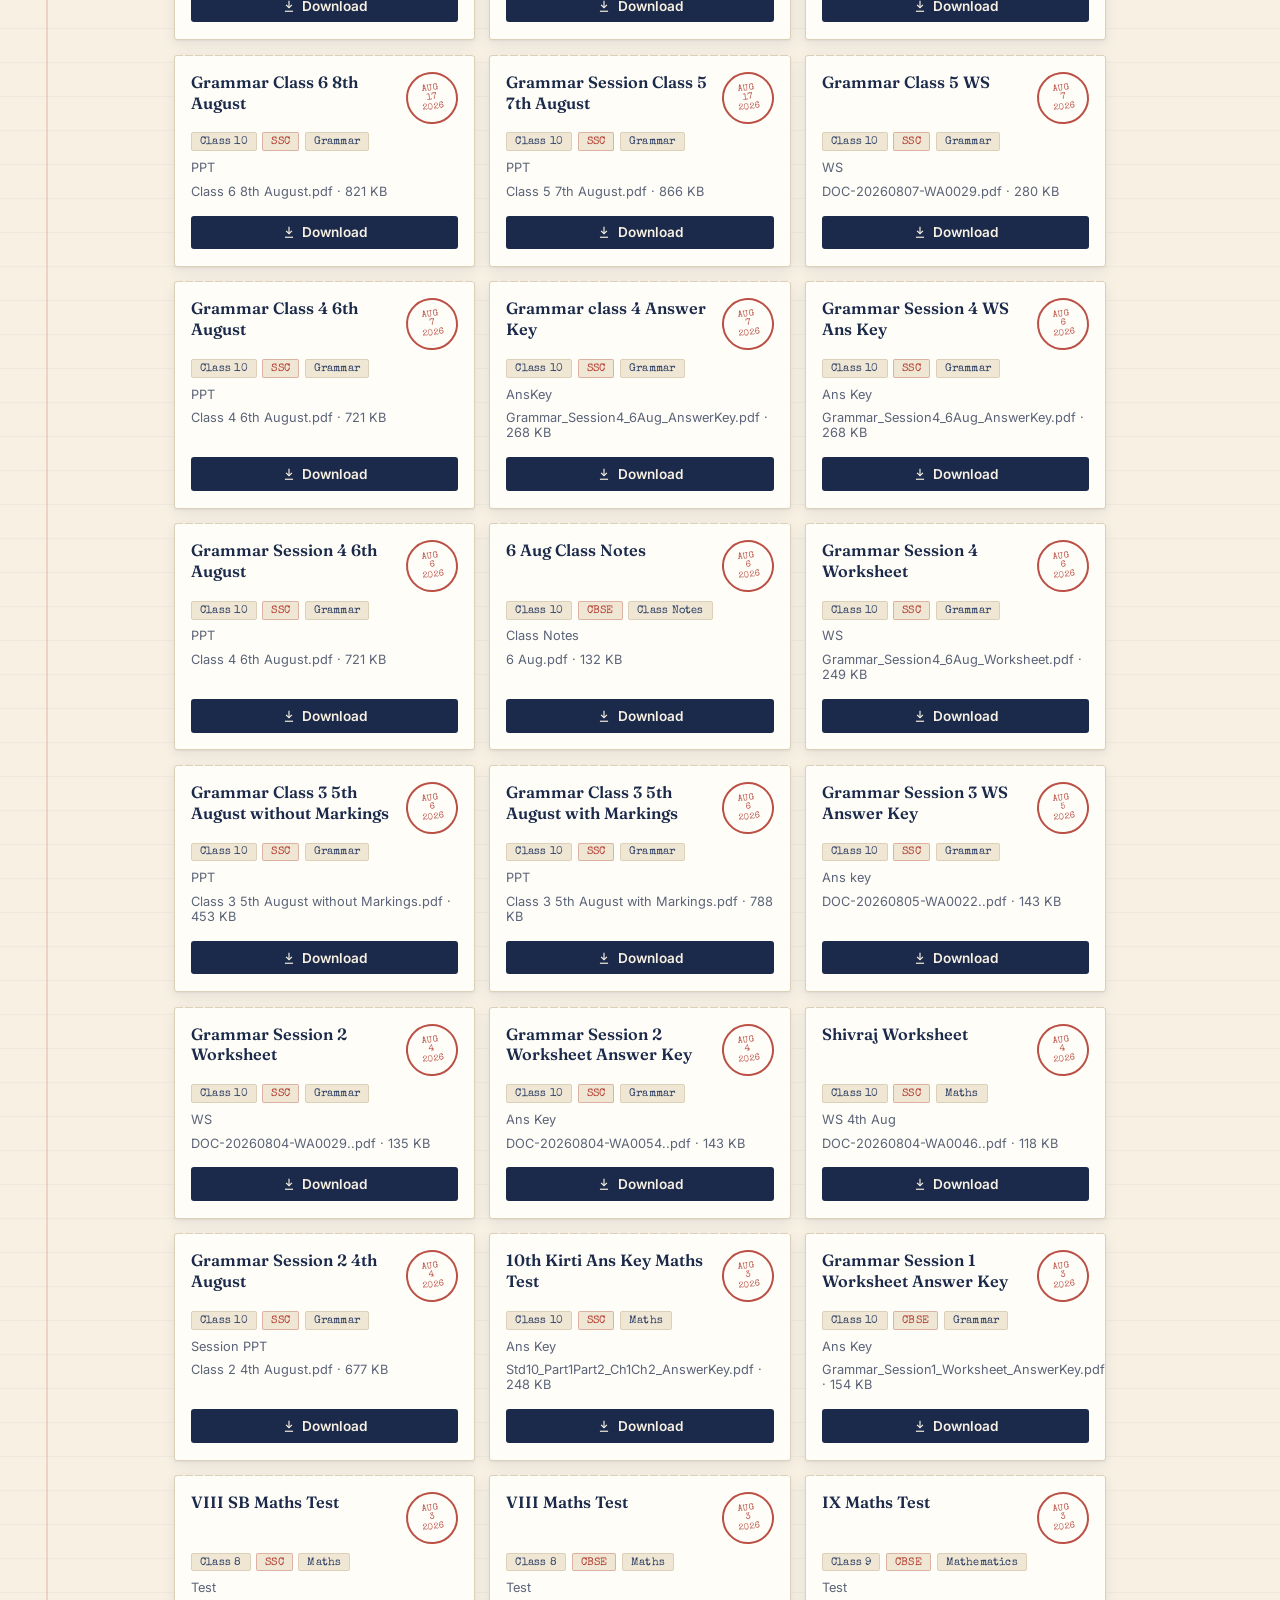
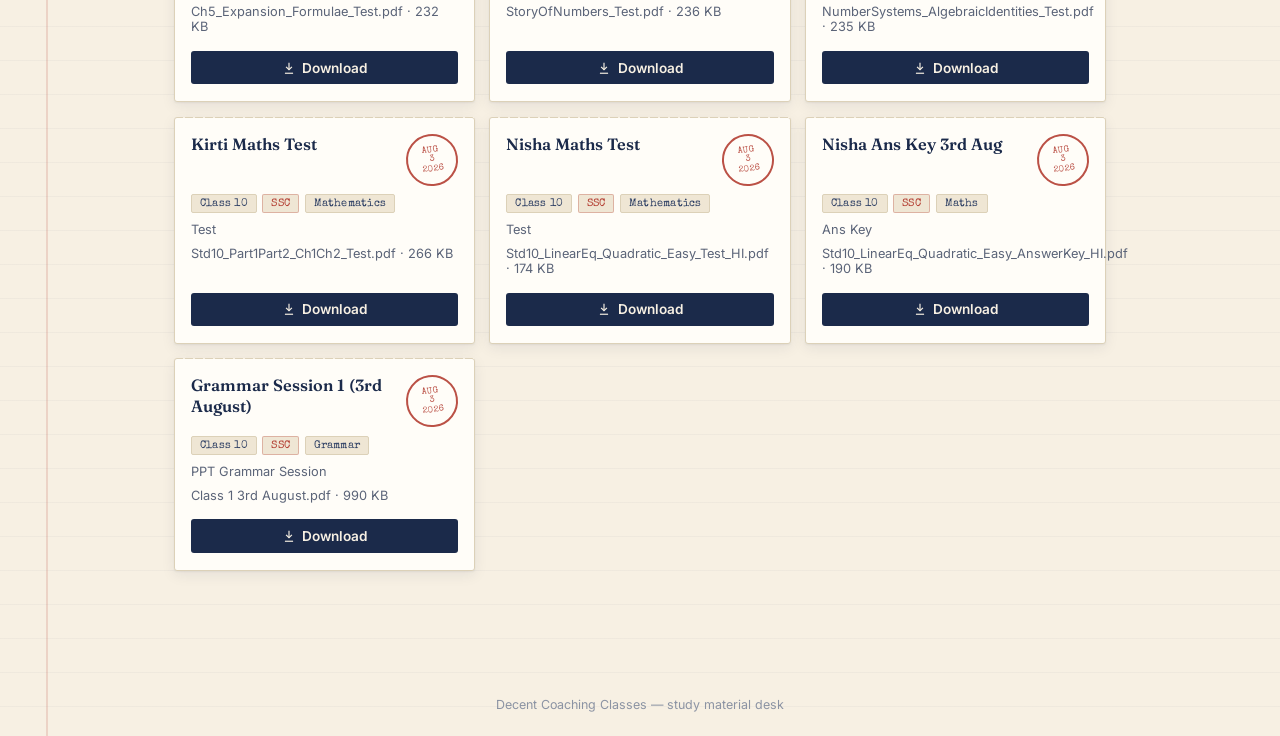
==== commit c0cf3305: "Implement coming soon feature with countdown Add coming soon section and countdown functionality." ====
--- a/index.html
+++ b/index.html
@@ -29,6 +29,8 @@
   </div>
 </div>
 
+  <div id="comingSoon"></div>
+
 <main class="content" id="content">
   <div class="state-block" id="loadingState">
     <p style="font-family:var(--font-stamp); font-size:0.8rem; letter-spacing:0.05em;">LOADING REGISTER…</p>
@@ -41,6 +43,8 @@
 const MANIFEST_URL = 'manifest.json?t=' + Date.now();
 
 let ALL_FILES = [];
+let UPCOMING = [];
+let comingSoonTimer = null;
 
 function fmtBytes(b){
   if(!b) return '';
@@ -96,6 +100,67 @@
 
 function escapeHTML(str){
   return String(str).replace(/[&<>"']/g, c => ({'&':'&amp;','<':'&lt;','>':'&gt;','"':'&quot;',"'":'&#39;'}[c]));
+}
+function fmtCountdown(ms){
+  if(ms <= 0) return 'Live now';
+  const s = Math.floor(ms/1000);
+  const d = Math.floor(s/86400);
+  const h = Math.floor((s%86400)/3600);
+  const m = Math.floor((s%3600)/60);
+  const sec = s%60;
+  const parts = [];
+  if(d) parts.push(d+'d');
+  if(d || h) parts.push(h+'h');
+  if(d || h || m) parts.push(m+'m');
+  parts.push(sec+'s');
+  return parts.join(' ');
+}
+
+function renderComingSoon(){
+  const el = document.getElementById('comingSoon');
+  if(!el) return;
+  if(comingSoonTimer){ clearInterval(comingSoonTimer); comingSoonTimer = null; }
+  if(!UPCOMING || UPCOMING.length === 0){
+    el.innerHTML = '';
+    return;
+  }
+  el.innerHTML = `
+    <div class="controls" style="margin-top:1rem;">
+      <div class="controls-card" style="flex-direction:column; align-items:stretch; gap:0.7rem; border-color: var(--gold);">
+        <div style="font-family:var(--font-stamp); font-size:0.72rem; letter-spacing:0.08em; color:var(--red); text-transform:uppercase;">⏳ Coming Soon</div>
+        ${UPCOMING.map(f => `
+          <div style="display:flex; justify-content:space-between; align-items:center; gap:0.6rem; flex-wrap:wrap;">
+            <div>
+              <div style="font-family:var(--font-display); font-weight:600; font-size:0.95rem; color:var(--ink);">${escapeHTML(f.title)}</div>
+              <div style="font-size:0.78rem; color:var(--slate);">${f.className ? 'Class '+escapeHTML(f.className)+' · ' : ''}${escapeHTML(f.subject||'')}</div>
+            </div>
+            <div class="countdown" data-target="${f.visibleFrom}" style="font-family:var(--font-stamp); font-size:0.85rem; color:var(--red); white-space:nowrap;"></div>
+          </div>
+        `).join('')}
+      </div>
+    </div>
+  `;
+  tickCountdowns();
+  comingSoonTimer = setInterval(tickCountdowns, 1000);
+}
+
+function tickCountdowns(){
+  const now = Date.now();
+  let anyLive = false;
+  document.querySelectorAll('#comingSoon .countdown').forEach(elm => {
+    const target = new Date(elm.dataset.target).getTime();
+    const diff = target - now;
+    if(diff <= 0){
+      anyLive = true;
+      elm.textContent = 'Live now — refreshing…';
+    }else{
+      elm.textContent = fmtCountdown(diff);
+    }
+  });
+  if(anyLive){
+    clearInterval(comingSoonTimer);
+    setTimeout(() => location.reload(), 1200);
+  }
 }
 
 function populateFilterOptions(){
@@ -180,16 +245,19 @@
     if(!res.ok) throw new Error('manifest not found');
     const raw = await res.json();
     const now = new Date();
+    const withVisible = raw.map(f => Object.assign({}, f, { visibleFrom: f.visibleFrom || f.uploadedAt }));
     // fall back to uploadedAt for older entries that predate scheduling;
     // hide anything whose go-live time hasn't arrived yet
-    ALL_FILES = raw
-      .map(f => Object.assign({}, f, { visibleFrom: f.visibleFrom || f.uploadedAt }))
-      .filter(f => new Date(f.visibleFrom) <= now);
+    ALL_FILES = withVisible.filter(f => new Date(f.visibleFrom) <= now);
+    UPCOMING = withVisible.filter(f => new Date(f.visibleFrom) > now)
+      .sort((a,b) => new Date(a.visibleFrom) - new Date(b.visibleFrom));
   }catch(e){
     ALL_FILES = [];
+    UPCOMING = [];
   }
   populateFilterOptions();
   render();
+  renderComingSoon();
   ['searchInput'].forEach(id => document.getElementById(id).addEventListener('input', render));
   ['classFilter','boardFilter','subjectFilter'].forEach(id => document.getElementById(id).addEventListener('change', render));
 }
--- a/style.css
+++ b/style.css
@@ -349,7 +349,7 @@
   color: var(--ink-soft);
   margin-bottom: 0.3rem;
 }
-.field input[type=text], .field input[type=password], .field select, .field textarea{
+.field input[type=text], .field input[type=password], .field select, .field textarea, .field input[type=datetime-local]{
   width: 100%;
   padding: 0.6rem 0.7rem;
   border: 1px solid var(--line);
